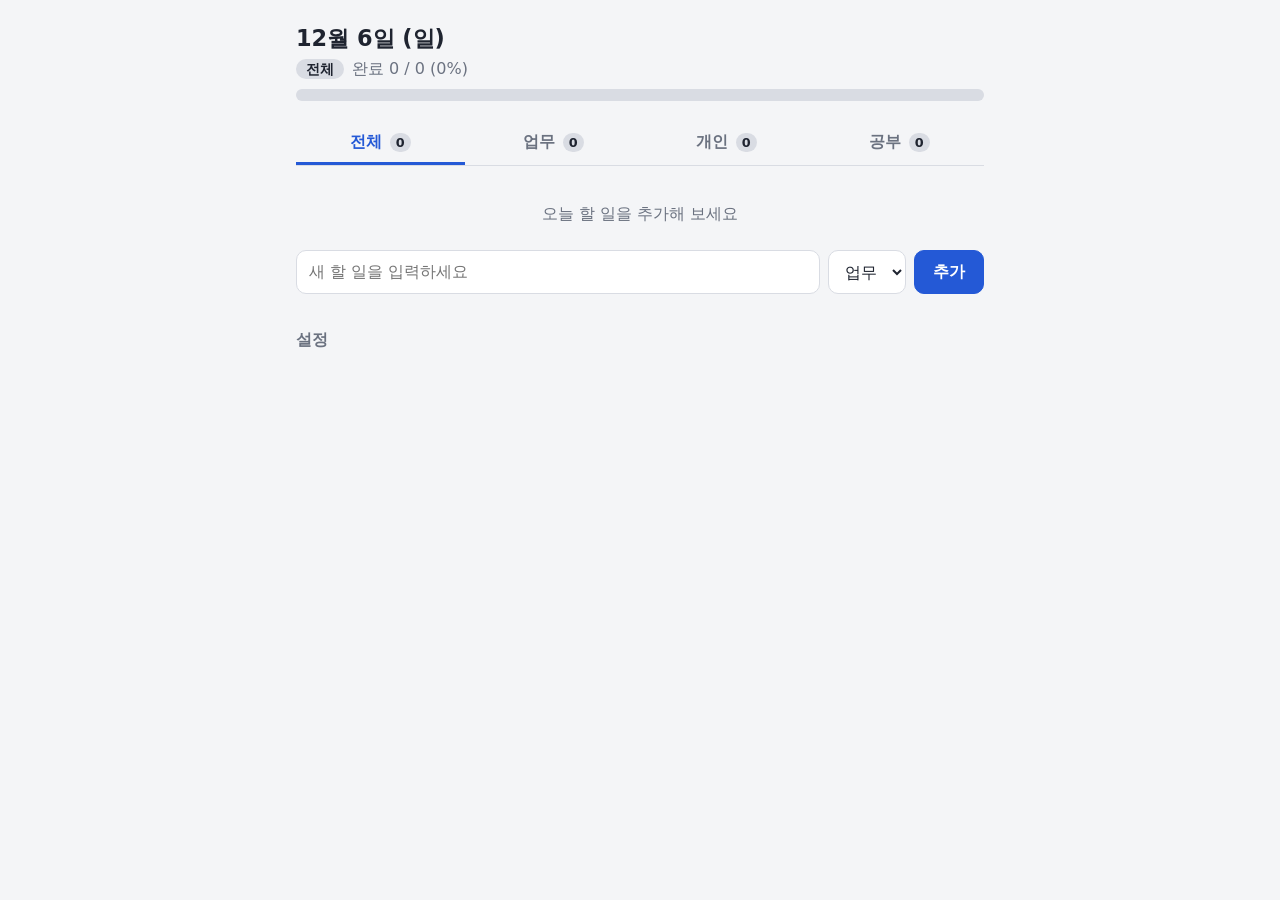
==== index.html @ d506b642 "할 일 관리 앱 첫 버전 할 일 CRUD와 완료 체크, 카테고리 탭 필터, 오늘 진행률, 매일 08:00 확인 알림, JSON 백업 내보내기/가져오기, PWA(서비스 워커·오프라인" ====
<!DOCTYPE html>
<html lang="ko">
<head>
  <meta charset="utf-8">
  <meta name="viewport" content="width=device-width, initial-scale=1">
  <title>할 일 관리</title>
  <meta name="theme-color" content="#2459d6">
  <link rel="manifest" href="manifest.json">
  <link rel="icon" type="image/png" href="icons/icon-192.png">
  <link rel="apple-touch-icon" href="icons/apple-touch-icon.png">
  <meta name="apple-mobile-web-app-capable" content="yes">
  <meta name="mobile-web-app-capable" content="yes">
  <meta name="apple-mobile-web-app-title" content="할 일">
  <link rel="stylesheet" href="style.css">
  <script src="app.js" defer></script>
</head>
<body>
  <main class="app">
    <!-- 1. 알림 배너 (확인 전에는 닫히지 않음) -->
    <div class="banner" id="reminder-banner" role="status" hidden>
      <p class="banner__text">오늘 할 일 <strong id="reminder-count">0</strong>개를 확인하세요</p>
      <button type="button" class="btn btn--primary" id="reminder-ack">확인</button>
    </div>

    <!-- 새 버전 안내 (서비스 워커가 있는 환경에서만 나타남) -->
    <div class="banner banner--update" id="update-banner" role="status" hidden>
      <p class="banner__text">새 버전이 있습니다</p>
      <button type="button" class="btn btn--primary" id="update-reload">새로고침</button>
    </div>

    <!-- 저장 실패 경고 -->
    <p class="warning" id="storage-warning" role="alert" hidden>저장할 수 없습니다. 사생활 모드인지 확인하세요</p>

    <!-- 2. 진행률 -->
    <section class="progress" aria-labelledby="progress-title">
      <h1 id="progress-title" class="progress__date">
        <time datetime="2026-11-22">2026년 11월 22일 (일)</time>
      </h1>
      <p class="progress__summary" id="progress-summary">
        <span class="progress__scope" id="progress-scope">전체</span>
        <span id="progress-text">완료 0 / 0 (0%)</span>
      </p>
      <progress class="progress__bar" id="progress-bar" value="0" max="100" aria-label="전체 진행률">0%</progress>
      <p class="progress__done" id="progress-done" role="status"></p>
    </section>

    <!-- 3. 카테고리 탭 -->
    <div class="tabs" id="tabs" role="tablist" aria-label="카테고리 필터">
      <button type="button" class="tab" role="tab" id="tab-all" data-tab="all" aria-selected="true" tabindex="0" aria-controls="todo-list">
        전체 <span class="tab__count">0</span>
      </button>
      <button type="button" class="tab" role="tab" id="tab-work" data-tab="work" aria-selected="false" tabindex="-1" aria-controls="todo-list">
        업무 <span class="tab__count">0</span>
      </button>
      <button type="button" class="tab" role="tab" id="tab-personal" data-tab="personal" aria-selected="false" tabindex="-1" aria-controls="todo-list">
        개인 <span class="tab__count">0</span>
      </button>
      <button type="button" class="tab" role="tab" id="tab-study" data-tab="study" aria-selected="false" tabindex="-1" aria-controls="todo-list">
        공부 <span class="tab__count">0</span>
      </button>
    </div>

    <!-- 5. 할 일 목록 (항목은 app.js의 render()가 그림) -->
    <ul class="todo-list" id="todo-list" role="tabpanel" aria-labelledby="tab-all"></ul>
    <p class="empty" id="empty-state" hidden>오늘 할 일을 추가해 보세요</p>

    <!-- 4. 입력 줄 (모바일에서는 하단 고정) -->
    <form class="add-form" id="add-form" autocomplete="off" novalidate>
      <label class="add-form__title" for="new-title">
        <span class="visually-hidden">새 할 일</span>
        <input type="text" id="new-title" name="title" maxlength="100" required placeholder="새 할 일을 입력하세요">
      </label>
      <label class="add-form__category" for="new-category">
        <span class="visually-hidden">카테고리</span>
        <select id="new-category" name="category">
          <option value="work">업무</option>
          <option value="personal">개인</option>
          <option value="study">공부</option>
        </select>
      </label>
      <button type="submit" class="btn btn--primary">추가</button>
    </form>

    <!-- 설정 -->
    <details class="settings" id="settings">
      <summary>설정</summary>
      <div class="settings__body">
        <label class="settings__row" for="reminder-time">
          <span>알림 시각 (매일)</span>
          <input type="time" id="reminder-time" value="08:00">
        </label>
        <div class="settings__row" id="notify-row" hidden>
          <span>시스템 알림</span>
          <button type="button" class="btn" id="notify-btn">알림 켜기</button>
        </div>
        <p class="settings__status" id="notify-status"></p>
        <div class="settings__row settings__row--backup">
          <span>백업</span>
          <span class="settings__buttons">
            <button type="button" class="btn" id="export-btn">내보내기</button>
            <button type="button" class="btn" id="import-btn">가져오기</button>
            <input type="file" id="import-file" accept=".json,application/json" hidden>
          </span>
        </div>
        <p class="settings__status" id="backup-msg" aria-live="polite"></p>
      </div>
    </details>
  </main>

  <!-- 삭제 실행 취소 토스트 (항상 존재하는 live 영역) -->
  <div class="toast" id="toast" aria-live="polite"></div>
</body>
</html>
---- style.css ----
/* 색상 변수 */
:root {
  --bg: #f4f5f7;
  --surface: #ffffff;
  --text: #1f2430;
  --text-muted: #6b7280;
  --border: #d9dce3;
  --primary: #2459d6;
  --primary-text: #ffffff;
  --danger: #c62828;
  --focus: #1a4fc4;

  --work-bg: #dce8ff;
  --work-text: #123a8c;
  --personal-bg: #ffe4d1;
  --personal-text: #8a3a05;
  --study-bg: #d9f2dd;
  --study-text: #14602a;

  --radius: 10px;
  --touch: 44px;
  --font: system-ui, -apple-system, "Segoe UI", "Apple SD Gothic Neo", "Malgun Gothic",
    "Noto Sans KR", Roboto, sans-serif;
}

*, *::before, *::after { box-sizing: border-box; }

body {
  margin: 0;
  background: var(--bg);
  color: var(--text);
  font-family: var(--font);
  font-size: 16px;
  line-height: 1.5;
}

.visually-hidden {
  position: absolute;
  width: 1px; height: 1px;
  margin: -1px; padding: 0;
  overflow: hidden;
  clip: rect(0 0 0 0);
  white-space: nowrap;
  border: 0;
}

.app {
  max-width: 720px;
  margin: 0 auto;
  padding: 24px 16px 48px;
}

:focus-visible {
  outline: 3px solid var(--focus);
  outline-offset: 2px;
}

/* 버튼 */
.btn {
  min-height: var(--touch);
  padding: 0 18px;
  border: 1px solid var(--border);
  border-radius: var(--radius);
  background: var(--surface);
  color: var(--text);
  font: inherit;
  font-weight: 600;
  white-space: nowrap;
  flex: 0 0 auto;
  cursor: pointer;
}
.btn--primary {
  background: var(--primary);
  border-color: var(--primary);
  color: var(--primary-text);
}

/* 1. 알림 배너 */
.banner {
  display: flex;
  align-items: center;
  justify-content: space-between;
  gap: 12px;
  margin-bottom: 16px;
  padding: 12px 16px;
  background: #fff6d6;
  border: 1px solid #e8cf73;
  border-radius: var(--radius);
}
.banner[hidden] { display: none; }
.banner--update { background: #e6efff; border-color: #9db8ff; }
.banner__text { margin: 0; }

/* 2. 진행률 */
.progress { margin-bottom: 20px; }
.progress__date { margin: 0; font-size: 1.4rem; line-height: 1.3; }
.progress__summary {
  display: flex;
  align-items: center;
  gap: 8px;
  margin: 4px 0 8px;
  color: var(--text-muted);
}
.progress__scope {
  padding: 0 10px;
  border-radius: 999px;
  background: var(--border);
  color: var(--text);
  font-size: 0.85rem;
  font-weight: 700;
}
.progress__done {
  margin: 8px 0 0;
  color: var(--study-text);
  font-weight: 700;
}
.progress__done:empty { display: none; }
.progress__bar {
  display: block;
  width: 100%;
  height: 12px;
  border: 0;
  border-radius: 6px;
  overflow: hidden;
  background: var(--border);
  appearance: none;
  -webkit-appearance: none;
}
.progress__bar::-webkit-progress-bar { background: var(--border); }
.progress__bar::-webkit-progress-value { background: var(--primary); }
.progress__bar::-moz-progress-bar { background: var(--primary); }

/* 3. 카테고리 탭 */
.tabs {
  display: flex;
  gap: 4px;
  margin-bottom: 12px;
  border-bottom: 1px solid var(--border);
}
.tab {
  flex: 1 1 0;
  min-height: var(--touch);
  padding: 0 8px;
  border: 0;
  border-bottom: 3px solid transparent;
  background: none;
  color: var(--text-muted);
  font: inherit;
  font-weight: 600;
  cursor: pointer;
}
.tab[aria-selected="true"] {
  color: var(--primary);
  border-bottom-color: var(--primary);
}
.tab__count {
  display: inline-block;
  min-width: 1.6em;
  margin-left: 2px;
  padding: 0 6px;
  border-radius: 999px;
  background: var(--border);
  color: var(--text);
  font-size: 0.8rem;
  text-align: center;
}

/* 4. 입력 줄 */
.add-form {
  display: flex;
  gap: 8px;
  margin-top: 16px;
}
.add-form__title { flex: 1 1 auto; min-width: 0; }
.add-form input[type="text"],
.add-form select {
  width: 100%;
  min-height: var(--touch);
  padding: 0 12px;
  border: 1px solid var(--border);
  border-radius: var(--radius);
  background: var(--surface);
  color: var(--text);
  font: inherit;
}
.add-form__category { flex: 0 0 auto; }

/* 5. 할 일 목록 */
.todo-list {
  margin: 0;
  padding: 0;
  list-style: none;
  display: flex;
  flex-direction: column;
  gap: 8px;
}
.todo {
  display: flex;
  align-items: center;
  gap: 4px;
  padding: 0 4px 0 0;
  background: var(--surface);
  border: 1px solid var(--border);
  border-radius: var(--radius);
}
/* 체크박스 터치 영역 (제목과 분리) */
.todo__checkwrap {
  flex: 0 0 auto;
  display: flex;
  align-items: center;
  justify-content: center;
  width: var(--touch);
  height: var(--touch);
  cursor: pointer;
}
.todo__check {
  width: 22px;
  height: 22px;
  margin: 0;
  accent-color: var(--primary);
}
.todo__title {
  flex: 1 1 auto;
  min-width: 0;
  min-height: var(--touch);
  padding: 6px 4px;
  border: 0;
  background: none;
  color: inherit;
  font: inherit;
  text-align: left;
  overflow-wrap: anywhere;
  cursor: text;
}
.todo.is-done .todo__title {
  text-decoration: line-through;
  color: var(--text-muted);
  opacity: 0.7;
}
.todo.is-done .badge { opacity: 0.6; }

/* 편집 모드 */
.todo.is-editing { gap: 8px; padding: 6px 8px; border-color: var(--primary); }
.todo__edit-title { flex: 1 1 auto; min-width: 0; }
.todo__edit-title,
.todo__edit-category {
  min-height: var(--touch);
  padding: 0 10px;
  border: 1px solid var(--border);
  border-radius: var(--radius);
  background: var(--surface);
  color: var(--text);
  font: inherit;
}

.badge {
  flex: 0 0 auto;
  padding: 2px 10px;
  border-radius: 999px;
  font-size: 0.8rem;
  font-weight: 700;
  white-space: nowrap;
}
.badge--work { background: var(--work-bg); color: var(--work-text); }
.badge--personal { background: var(--personal-bg); color: var(--personal-text); }
.badge--study { background: var(--study-bg); color: var(--study-text); }

.todo__delete {
  flex: 0 0 auto;
  width: var(--touch);
  height: var(--touch);
  border: 0;
  border-radius: var(--radius);
  background: none;
  color: var(--danger);
  font-size: 1.5rem;
  line-height: 1;
  cursor: pointer;
}

/* 설정 */
.settings { margin-top: 24px; }
.settings summary {
  display: flex;
  align-items: center;
  min-height: var(--touch);
  color: var(--text-muted);
  font-weight: 600;
  cursor: pointer;
}
.settings__body {
  padding: 4px 12px 12px;
  background: var(--surface);
  border: 1px solid var(--border);
  border-radius: var(--radius);
}
.settings__row {
  display: flex;
  align-items: center;
  justify-content: space-between;
  gap: 12px;
  min-height: var(--touch);
}
.settings__row input[type="time"] {
  min-height: var(--touch);
  padding: 0 10px;
  border: 1px solid var(--border);
  border-radius: var(--radius);
  background: var(--surface);
  color: var(--text);
  font: inherit;
}
.settings__row + .settings__row { margin-top: 8px; }
.settings__buttons { display: flex; gap: 8px; }
.settings__status.is-error { color: var(--danger); }
.settings__status:empty { display: none; }
/* 시간 입력은 안쪽 칸·시계 버튼으로 포커스가 넘어가도 전체에 링을 유지 */
.settings__row input[type="time"]:focus-within {
  outline: 3px solid var(--focus);
  outline-offset: 2px;
}
.settings__row[hidden] { display: none; }
.settings__status { margin: 4px 0 0; color: var(--text-muted); font-size: 0.9rem; }

.empty {
  margin: 24px 0;
  text-align: center;
  color: var(--text-muted);
}
.empty[hidden] { display: none; }

.warning {
  margin: 0 0 16px;
  padding: 12px 16px;
  background: #fde8e8;
  border: 1px solid #e29a9a;
  border-radius: var(--radius);
  color: #7a1515;
}
.warning[hidden] { display: none; }

/* 삭제 실행 취소 토스트 */
.toast {
  position: fixed;
  left: 0;
  right: 0;
  bottom: 24px;
  z-index: 20;
  display: flex;
  justify-content: center;
  padding: 0 12px;
  pointer-events: none;
}
.toast__box {
  pointer-events: auto;
  display: flex;
  align-items: center;
  gap: 8px;
  padding: 2px 4px 2px 16px;
  background: #1f2430;
  color: #ffffff;
  border-radius: var(--radius);
  box-shadow: 0 4px 16px rgba(0, 0, 0, 0.25);
}
.toast__undo:focus-visible { outline-color: #ffffff; }   /* 어두운 배경에서 보이게 */
.toast__undo {
  min-height: var(--touch);
  padding: 0 14px;
  border: 0;
  background: none;
  color: #a9c1ff;
  font: inherit;
  font-weight: 700;
  cursor: pointer;
}

/* 600px 미만: 모바일 */
@media (max-width: 599.98px) {
  .app {
    padding: 16px 12px;
    /* 고정 입력 줄 높이만큼 여백 */
    padding-bottom: calc(var(--touch) + 32px + env(safe-area-inset-bottom, 0px));
  }
  .add-form {
    position: fixed;
    left: 0;
    right: 0;
    bottom: 0;
    margin: 0;
    padding: 8px 12px calc(8px + env(safe-area-inset-bottom, 0px));
    background: var(--surface);
    border-top: 1px solid var(--border);
    box-shadow: 0 -2px 8px rgba(0, 0, 0, 0.08);
  }
  .add-form select { width: auto; }
  .toast { bottom: calc(var(--touch) + 24px + env(safe-area-inset-bottom, 0px)); }
  .tab { padding: 0 4px; }
}
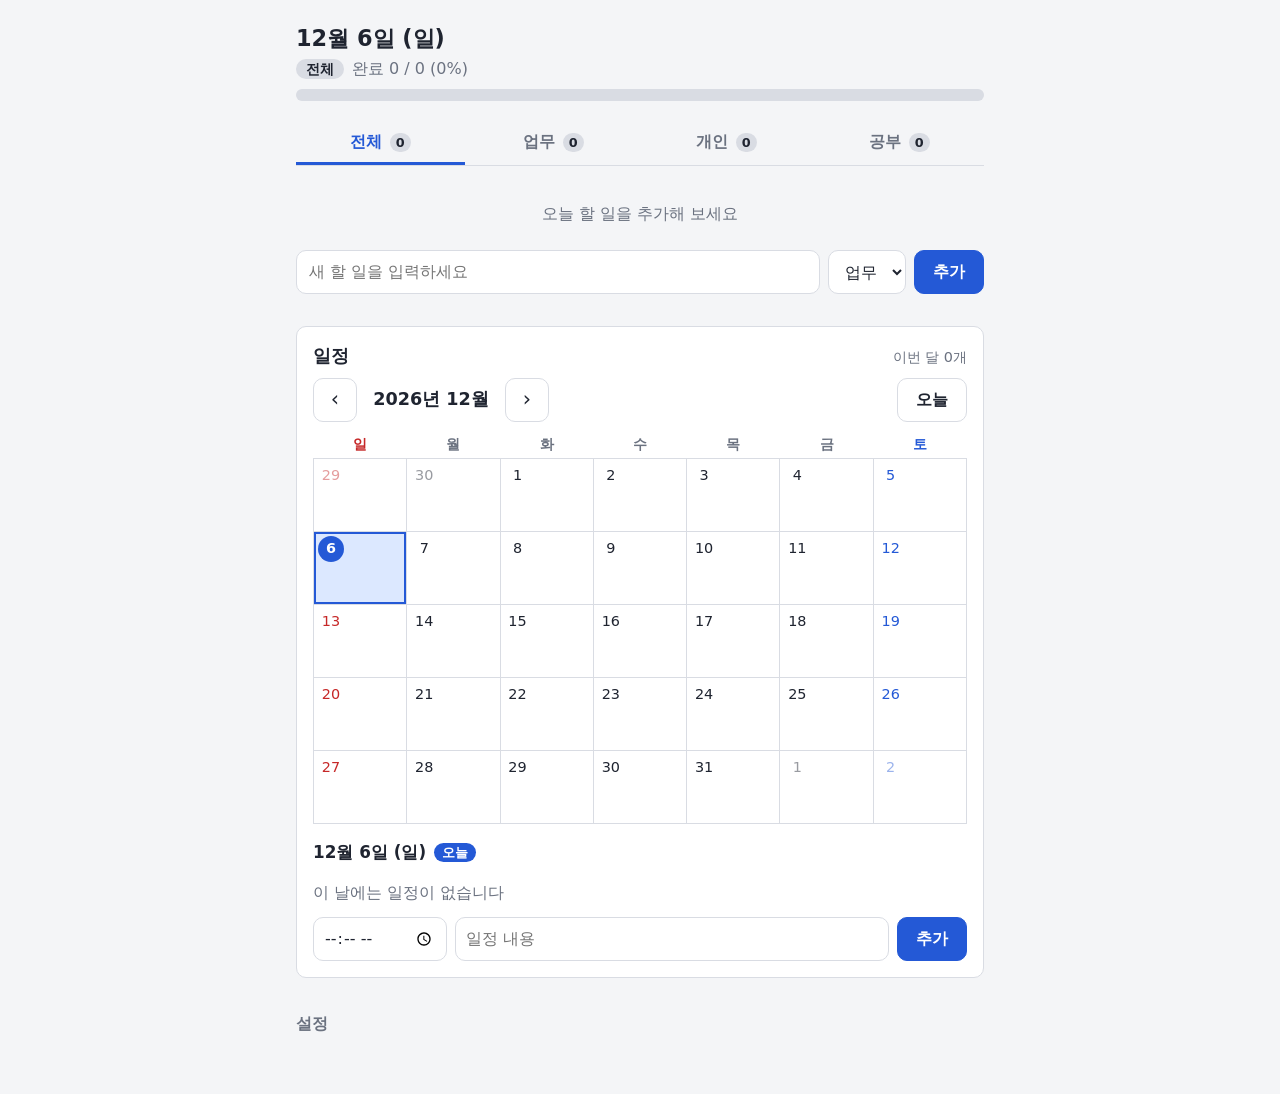
==== commit f7a16c1a: "월 달력 일정 추가·삭제 기능 - 할 일 아래에 월 달력과 선택한 날의 일정 목록, 추가 폼 - 일정은 같은 저장 키의 events 배열(version 1 유지), 백업에 포함 -" ====
--- a/index.html
+++ b/index.html
@@ -81,6 +81,51 @@
       <button type="submit" class="btn btn--primary">추가</button>
     </form>
 
+    <!-- 6. 일정 (달력과 칸은 app.js의 renderSchedule()이 그림) -->
+    <section class="schedule" id="schedule" aria-labelledby="schedule-title">
+      <div class="schedule__head">
+        <h2 id="schedule-title" class="schedule__title">일정</h2>
+        <span class="schedule__count" id="month-count">이번 달 0개</span>
+      </div>
+      <div class="cal-nav">
+        <button type="button" class="cal-nav__btn" id="cal-prev" aria-label="이전 달">‹</button>
+        <h3 class="cal-nav__month" id="cal-month" aria-live="polite">2026년 11월</h3>
+        <button type="button" class="cal-nav__btn" id="cal-next" aria-label="다음 달">›</button>
+        <button type="button" class="btn cal-nav__today" id="cal-today">오늘</button>
+      </div>
+      <table class="cal" role="grid" aria-labelledby="cal-month">
+        <thead>
+          <tr>
+            <th scope="col" class="is-sun"><abbr title="일요일">일</abbr></th>
+            <th scope="col"><abbr title="월요일">월</abbr></th>
+            <th scope="col"><abbr title="화요일">화</abbr></th>
+            <th scope="col"><abbr title="수요일">수</abbr></th>
+            <th scope="col"><abbr title="목요일">목</abbr></th>
+            <th scope="col"><abbr title="금요일">금</abbr></th>
+            <th scope="col" class="is-sat"><abbr title="토요일">토</abbr></th>
+          </tr>
+        </thead>
+        <tbody id="cal-body"></tbody>
+      </table>
+
+      <div class="day" aria-labelledby="day-title">
+        <h3 class="day__title" id="day-title">11월 22일 (일)</h3>
+        <ul class="event-list" id="event-list"></ul>
+        <p class="day__empty" id="event-empty" hidden>이 날에는 일정이 없습니다</p>
+        <form class="event-form" id="event-form" autocomplete="off" novalidate>
+          <label class="event-form__time" for="event-time">
+            <span class="visually-hidden">시각(선택)</span>
+            <input type="time" id="event-time" name="time">
+          </label>
+          <label class="event-form__title" for="event-title">
+            <span class="visually-hidden">일정 내용</span>
+            <input type="text" id="event-title" name="title" maxlength="100" required placeholder="일정 내용">
+          </label>
+          <button type="submit" class="btn btn--primary">추가</button>
+        </form>
+      </div>
+    </section>
+
     <!-- 설정 -->
     <details class="settings" id="settings">
       <summary>설정</summary>
--- a/style.css
+++ b/style.css
@@ -276,6 +276,184 @@
   font-size: 1.5rem;
   line-height: 1;
   cursor: pointer;
+}
+
+/* 6. 일정 */
+.schedule {
+  margin-top: 32px;
+  padding: 16px;
+  background: var(--surface);
+  border: 1px solid var(--border);
+  border-radius: var(--radius);
+}
+.schedule__head {
+  display: flex;
+  align-items: baseline;
+  justify-content: space-between;
+  gap: 8px;
+}
+.schedule__title { margin: 0; font-size: 1.1rem; }
+.schedule__count { color: var(--text-muted); font-size: 0.9rem; }
+
+.cal-nav {
+  display: flex;
+  align-items: center;
+  gap: 4px;
+  margin: 8px 0;
+}
+.cal-nav__month {
+  margin: 0 4px;
+  min-width: 7.5em;
+  font-size: 1.1rem;
+  text-align: center;
+}
+.cal-nav__btn {
+  width: var(--touch);
+  height: var(--touch);
+  border: 1px solid var(--border);
+  border-radius: var(--radius);
+  background: var(--surface);
+  color: var(--text);
+  font: inherit;
+  font-size: 1.3rem;
+  line-height: 1;
+  cursor: pointer;
+}
+.cal-nav__today { margin-left: auto; }
+
+.cal {
+  width: 100%;
+  border-collapse: collapse;
+  table-layout: fixed;
+}
+.cal th {
+  padding: 4px 0;
+  color: var(--text-muted);
+  font-size: 0.85rem;
+  font-weight: 600;
+}
+.cal abbr { text-decoration: none; }
+.cal th.is-sun { color: var(--danger); }
+.cal th.is-sat { color: var(--primary); }
+.cal__cell {
+  padding: 0;
+  border: 1px solid var(--border);
+  vertical-align: top;
+}
+.cal__day {
+  display: flex;
+  flex-direction: column;
+  align-items: stretch;
+  gap: 2px;
+  width: 100%;
+  min-height: 72px;
+  padding: 4px;
+  border: 0;
+  background: none;
+  color: var(--text);
+  font: inherit;
+  text-align: left;
+  cursor: pointer;
+}
+.cal__day:hover { background: var(--bg); }
+.cal__day.is-sun .cal__num { color: var(--danger); }
+.cal__day.is-sat .cal__num { color: var(--primary); }
+.cal__day.is-other { opacity: 0.45; }
+.cal__num {
+  display: inline-flex;
+  align-items: center;
+  justify-content: center;
+  align-self: flex-start;
+  min-width: 1.8em;
+  height: 1.8em;
+  border-radius: 999px;
+  font-size: 0.9rem;
+}
+.cal__day.is-today .cal__num {
+  background: var(--primary);
+  color: var(--primary-text);
+  font-weight: 700;
+}
+.cal__day.is-selected {
+  background: var(--work-bg);
+  box-shadow: inset 0 0 0 2px var(--primary);
+}
+.cal__events { display: flex; flex-direction: column; gap: 2px; min-width: 0; }
+.cal__ev {
+  overflow: hidden;
+  padding: 0 4px;
+  border-radius: 4px;
+  background: var(--work-bg);
+  color: var(--work-text);
+  font-size: 0.75rem;
+  white-space: nowrap;
+  text-overflow: ellipsis;
+}
+.cal__more { color: var(--text-muted); font-size: 0.75rem; }
+.cal__badge { display: none; }
+
+.day { margin-top: 16px; }
+.day__title {
+  display: flex;
+  align-items: center;
+  gap: 8px;
+  margin: 0 0 8px;
+  font-size: 1.05rem;
+}
+.day__today {
+  padding: 0 8px;
+  border-radius: 999px;
+  background: var(--primary);
+  color: var(--primary-text);
+  font-size: 0.8rem;
+}
+.day__empty { margin: 8px 0; color: var(--text-muted); }
+.day__empty[hidden] { display: none; }
+.event-list {
+  margin: 0;
+  padding: 0;
+  list-style: none;
+  display: flex;
+  flex-direction: column;
+  gap: 6px;
+}
+.event {
+  display: flex;
+  align-items: center;
+  gap: 8px;
+  padding-left: 12px;
+  border: 1px solid var(--border);
+  border-radius: var(--radius);
+}
+.event__time {
+  flex: 0 0 auto;
+  min-width: 3.2em;
+  color: var(--primary);
+  font-weight: 700;
+  font-variant-numeric: tabular-nums;
+}
+.event__time.is-allday { color: var(--text-muted); font-weight: 600; }
+.event__title { flex: 1 1 auto; min-width: 0; overflow-wrap: anywhere; }
+.event-form {
+  display: flex;
+  gap: 8px;
+  margin-top: 12px;
+}
+.event-form__time { flex: 0 0 auto; }
+.event-form__title { flex: 1 1 auto; min-width: 0; }
+.event-form input {
+  width: 100%;
+  min-height: var(--touch);
+  padding: 0 10px;
+  border: 1px solid var(--border);
+  border-radius: var(--radius);
+  background: var(--surface);
+  color: var(--text);
+  font: inherit;
+}
+.event-form input[type="time"]:focus-within {
+  outline: 3px solid var(--focus);
+  outline-offset: 2px;
 }
 
 /* 설정 */
@@ -395,4 +573,23 @@
   .add-form select { width: auto; }
   .toast { bottom: calc(var(--touch) + 24px + env(safe-area-inset-bottom, 0px)); }
   .tab { padding: 0 4px; }
-}
+  .schedule { padding: 12px 8px; }
+  .cal-nav__month { min-width: 0; flex: 1 1 auto; }
+  .cal__day { min-height: var(--touch); align-items: center; padding: 2px 0; }
+  .cal__num { align-self: center; }
+  .cal__events { display: none; }
+  /* 좁은 화면: 일정 제목 대신 개수 점 */
+  .cal__badge {
+    display: block;
+    min-width: 1.4em;
+    padding: 0 4px;
+    border-radius: 999px;
+    background: var(--primary);
+    color: var(--primary-text);
+    font-size: 0.7rem;
+    line-height: 1.4;
+    text-align: center;
+  }
+  .event-form { flex-wrap: wrap; }
+  .event-form__time { flex: 1 1 100%; }
+}
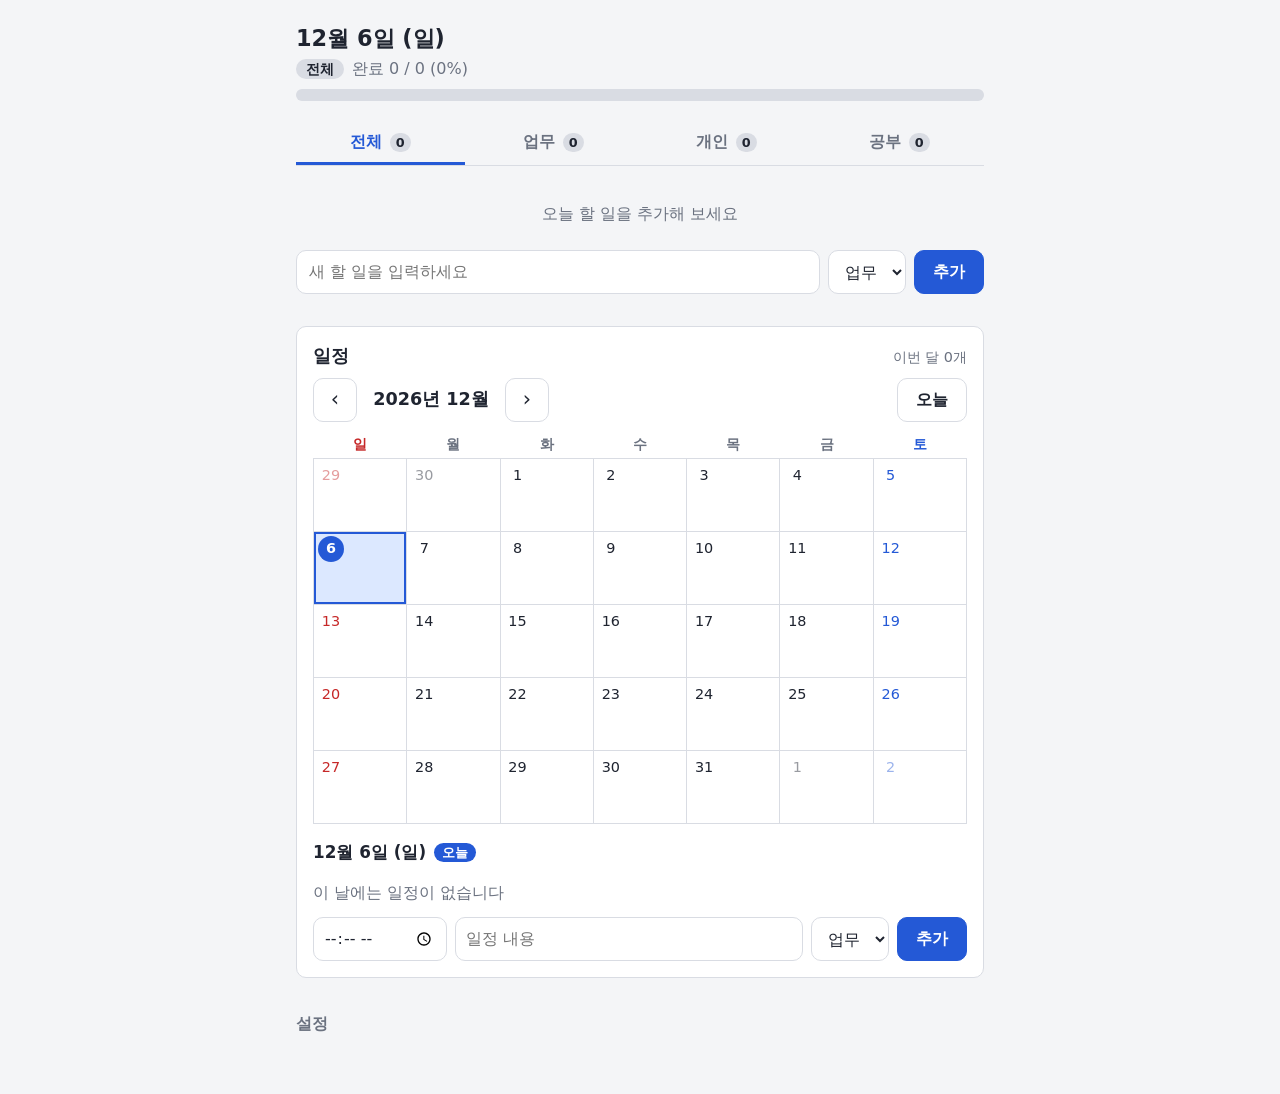
==== commit c7072b32: "일정 카테고리 구분, 그날 오늘 할 일에 자동 반영 - 일정에 업무/개인/공부 카테고리(옛 일정은 개인) - 일정 날짜가 되면 같은 카테고리 할 일("HH:MM 내용") 자동 생성" ====
--- a/index.html
+++ b/index.html
@@ -18,7 +18,10 @@
   <main class="app">
     <!-- 1. 알림 배너 (확인 전에는 닫히지 않음) -->
     <div class="banner" id="reminder-banner" role="status" hidden>
-      <p class="banner__text">오늘 할 일 <strong id="reminder-count">0</strong>개를 확인하세요</p>
+      <div class="banner__body">
+        <p class="banner__text">오늘 할 일 <strong id="reminder-count">0</strong>개<span id="reminder-ev-part" hidden>, 일정 <strong id="reminder-ev-count">0</strong>개</span>를 확인하세요</p>
+        <ul class="banner__events" id="reminder-events" aria-label="오늘 일정" hidden></ul>
+      </div>
       <button type="button" class="btn btn--primary" id="reminder-ack">확인</button>
     </div>
 
@@ -121,6 +124,14 @@
             <span class="visually-hidden">일정 내용</span>
             <input type="text" id="event-title" name="title" maxlength="100" required placeholder="일정 내용">
           </label>
+          <label class="event-form__category" for="event-category">
+            <span class="visually-hidden">일정 카테고리</span>
+            <select id="event-category" name="category">
+              <option value="work">업무</option>
+              <option value="personal">개인</option>
+              <option value="study">공부</option>
+            </select>
+          </label>
           <button type="submit" class="btn btn--primary">추가</button>
         </form>
       </div>
--- a/style.css
+++ b/style.css
@@ -90,6 +90,12 @@
 .banner[hidden] { display: none; }
 .banner--update { background: #e6efff; border-color: #9db8ff; }
 .banner__text { margin: 0; }
+.banner__body { min-width: 0; }
+.banner__events { margin: 6px 0 0; padding-left: 1.2em; font-size: 0.95rem; }
+.banner__events[hidden] { display: none; }
+.banner__events li { overflow-wrap: anywhere; }
+.banner__time { font-variant-numeric: tabular-nums; font-weight: 600; }
+.banner .btn { flex-shrink: 0; }
 
 /* 2. 진행률 */
 .progress { margin-bottom: 20px; }
@@ -441,7 +447,9 @@
 }
 .event-form__time { flex: 0 0 auto; }
 .event-form__title { flex: 1 1 auto; min-width: 0; }
-.event-form input {
+.event-form__category { flex: 0 0 auto; }
+.event-form input,
+.event-form select {
   width: 100%;
   min-height: var(--touch);
   padding: 0 10px;
@@ -451,6 +459,7 @@
   color: var(--text);
   font: inherit;
 }
+.event-form select { padding: 0 12px; }
 .event-form input[type="time"]:focus-within {
   outline: 3px solid var(--focus);
   outline-offset: 2px;
